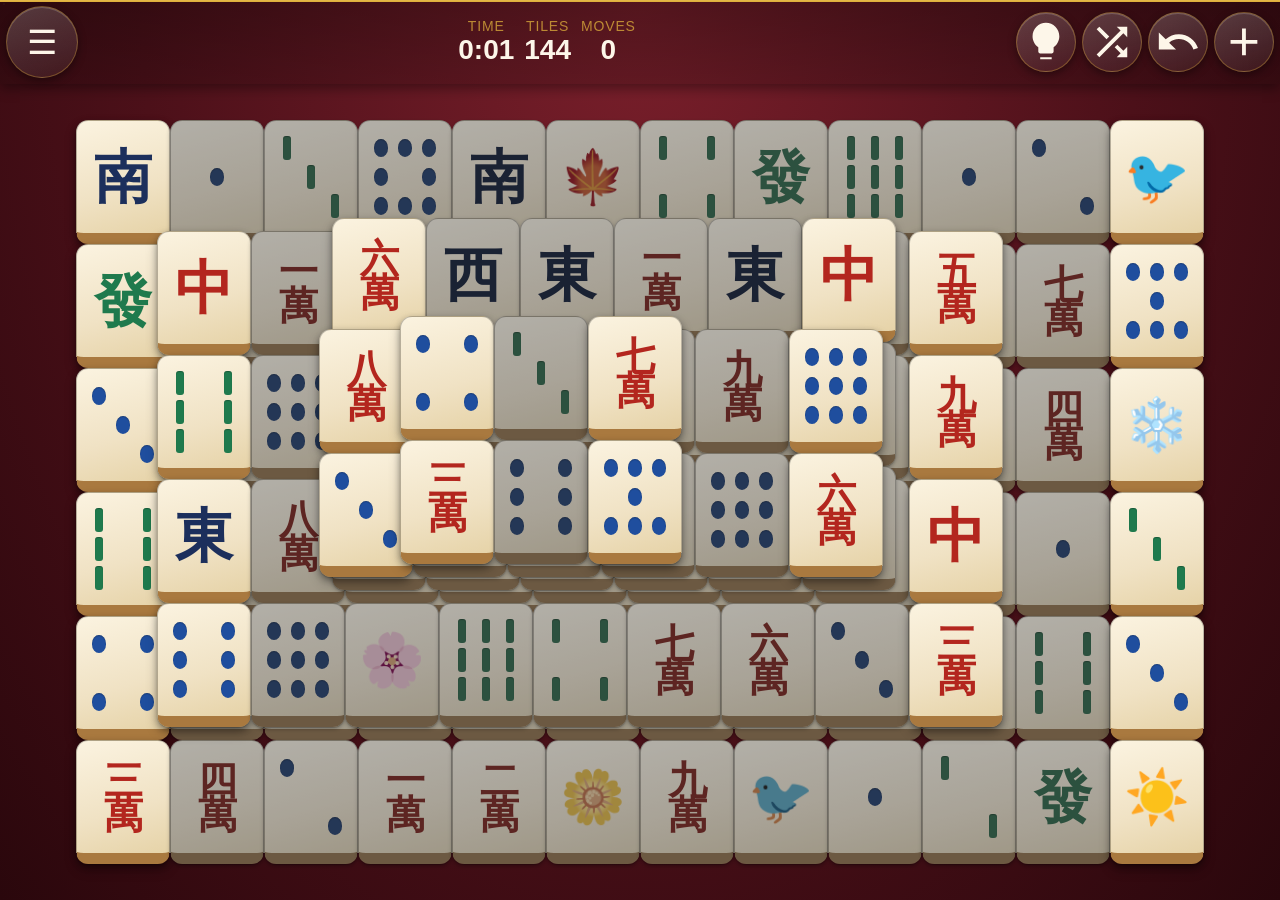
==== mahjong/index.html @ 538761f1 "Add Mahjong Solitaire as a new, self-contained game Lives entirely under mahjong/ with its own HTML/" ====
<!doctype html>
<html lang="en">
<head>
<meta charset="UTF-8" />
<meta name="viewport" content="width=device-width, initial-scale=1, maximum-scale=1, user-scalable=no, viewport-fit=cover" />
<title>Mahjong Solitaire</title>
<meta name="description" content="A free, ad-free Mahjong Solitaire game that plays right in your browser." />
<meta name="theme-color" content="#7a1f2b" />
<link rel="manifest" href="manifest.json" />
<link rel="icon" href="icon.svg" type="image/svg+xml" />
<link rel="apple-touch-icon" href="icon.svg" />
<meta name="apple-mobile-web-app-capable" content="yes" />
<meta name="apple-mobile-web-app-status-bar-style" content="black-translucent" />
<meta name="apple-mobile-web-app-title" content="Mahjong" />
<link rel="stylesheet" href="styles.css" />
</head>
<body>
<div id="app">

  <header id="topbar">
    <button id="menuBtn" class="icon-btn" title="Menu" aria-label="Menu">☰</button>
    <div class="stats">
      <div class="stat"><span class="stat-label">Time</span><span id="timeVal">0:00</span></div>
      <div class="stat"><span class="stat-label">Tiles</span><span id="tilesLeftVal">144</span></div>
      <div class="stat"><span class="stat-label">Moves</span><span id="movesVal">0</span></div>
    </div>
    <div class="topbar-actions">
      <button id="hintBtn" class="icon-btn small" title="Hint" aria-label="Hint">
        <svg viewBox="0 0 24 24" fill="currentColor" aria-hidden="true"><path d="M9 21h6v-1H9v1zm3-19C8.14 2 5 5.14 5 9c0 2.38 1.19 4.47 3 5.74V17c0 .55.45 1 1 1h6c.55 0 1-.45 1-1v-2.26c1.81-1.27 3-3.36 3-5.74 0-3.86-3.14-7-7-7z"/></svg>
      </button>
      <button id="shuffleBtn" class="icon-btn small" title="Shuffle" aria-label="Shuffle">
        <svg viewBox="0 0 24 24" fill="currentColor" aria-hidden="true"><path d="M10.59 9.17L5.41 4 4 5.41l5.17 5.17 1.42-1.41zM14.5 4l2.04 2.04L4 18.59 5.41 20 17.96 7.46 20 9.5V4h-5.5zm.33 9.41l-1.41 1.41 3.13 3.13L14.5 20H20v-5.5l-2.04 2.04-3.13-3.13z"/></svg>
      </button>
      <button id="undoBtn" class="icon-btn small" title="Undo" aria-label="Undo">
        <svg viewBox="0 0 24 24" fill="currentColor" aria-hidden="true"><path d="M12.5 8c-2.65 0-5.05.99-6.9 2.6L2 7v9h9l-3.62-3.62c1.39-1.16 3.16-1.88 5.12-1.88 3.54 0 6.55 2.31 7.6 5.5l2.37-.78C21.08 11.03 17.15 8 12.5 8z"/></svg>
      </button>
      <button id="newGameBtn" class="icon-btn small" title="New Game" aria-label="New Game">
        <svg viewBox="0 0 24 24" fill="currentColor" aria-hidden="true"><path d="M13 5v6h6v2h-6v6h-2v-6H5v-2h6V5h2z"/></svg>
      </button>
    </div>
  </header>

  <main id="boardWrap">
    <div id="board"></div>
  </main>

  <div id="toast" class="hidden"></div>

  <div id="fxLayer"></div>

  <div id="menuOverlay" class="overlay hidden">
    <div class="panel">
      <h2>麻將 Mahjong</h2>
      <div class="menu-row">
        <span>Full Screen</span>
        <div class="segmented" id="fullscreenSeg">
          <button data-mode="on" class="active">On</button>
          <button data-mode="off">Off</button>
        </div>
      </div>
      <div class="menu-row">
        <span>Sound</span>
        <div class="segmented" id="soundSeg">
          <button data-mode="off" class="active">Off</button>
          <button data-mode="on">On</button>
        </div>
      </div>
      <div class="menu-block">
        <span>Table</span>
        <div class="theme-grid" id="themeGrid">
          <button class="theme-swatch active" data-theme="lacquer">
            <span class="theme-swatch-preview theme-preview-lacquer"></span>
            <span class="theme-swatch-label">Lacquer</span>
          </button>
          <button class="theme-swatch" data-theme="jade">
            <span class="theme-swatch-preview theme-preview-jade"></span>
            <span class="theme-swatch-label">Jade</span>
          </button>
          <button class="theme-swatch" data-theme="lantern">
            <span class="theme-swatch-preview theme-preview-lantern"></span>
            <span class="theme-swatch-label">Lantern</span>
          </button>
          <button class="theme-swatch" data-theme="ink">
            <span class="theme-swatch-preview theme-preview-ink"></span>
            <span class="theme-swatch-label">Ink Wash</span>
          </button>
        </div>
      </div>
      <p class="help-text">
        Tap a tile, then tap its match. Only tiles that are uncovered and
        open on the left or right can be picked.
      </p>
      <button id="closeMenuBtn" class="pill-btn">Close</button>
    </div>
  </div>

  <div id="winOverlay" class="overlay hidden">
    <div class="panel win-panel">
      <h2>🏮 Board Cleared! 🏮</h2>
      <p id="winStats"></p>
      <button id="playAgainBtn" class="pill-btn">Play Again</button>
    </div>
  </div>

  <div id="confirmOverlay" class="overlay hidden">
    <div class="panel">
      <h2>New Game?</h2>
      <p class="help-text confirm-text">Your current game will be lost.</p>
      <div class="confirm-row">
        <button id="confirmCancelBtn" class="pill-btn secondary-btn">Cancel</button>
        <button id="confirmYesBtn" class="pill-btn">Yes, New Game</button>
      </div>
    </div>
  </div>

</div>
<script src="game.js"></script>
</body>
</html>
---- mahjong/styles.css ----
:root {
  --tile-w: 40px;
  --tile-h: 52px;
  --board-pad: 30px;
  --gold: #e0b13c;
  --ink-red: #b3261e;
  --ink-green: #1f7a4d;
  --ink-blue: #1f4e9e;
  --ink-navy: #1c2f5c;
  --ink-pink: #c2478f;
  --ink-amber: #b3691a;
  color-scheme: dark;
}

/* ---------- Table themes ---------- */

body.theme-lacquer {
  --table-a: #7a1f2b;
  --table-b: #4c1019;
  --table-c: #2a070c;
  --accent: #e0b13c;
}
body.theme-jade {
  --table-a: #0f5c46;
  --table-b: #0a3f30;
  --table-c: #05221a;
  --accent: #d9c46a;
}
body.theme-lantern {
  --table-a: #2a2360;
  --table-b: #1a1640;
  --table-c: #0c0a22;
  --accent: #f2a65a;
}
body.theme-ink {
  --table-a: #3a3a3f;
  --table-b: #232326;
  --table-c: #121214;
  --accent: #c9c2a8;
}

.theme-preview-lacquer { background: radial-gradient(circle at 50% 30%, #7a1f2b, #2a070c); }
.theme-preview-jade { background: radial-gradient(circle at 50% 30%, #0f5c46, #05221a); }
.theme-preview-lantern { background: radial-gradient(circle at 50% 30%, #2a2360, #0c0a22); }
.theme-preview-ink { background: radial-gradient(circle at 50% 30%, #3a3a3f, #121214); }

* { box-sizing: border-box; -webkit-tap-highlight-color: transparent; }

html, body {
  height: 100%;
  margin: 0;
  overscroll-behavior: none;
  touch-action: none;
}

body {
  font-family: -apple-system, BlinkMacSystemFont, "Segoe UI", Roboto, Helvetica, Arial, sans-serif;
  background:
    radial-gradient(circle at 4px 4px, rgba(255,255,255,0.04) 1px, transparent 1.6px) 0 0/18px 18px,
    radial-gradient(ellipse at 50% 0%, var(--table-a) 0%, var(--table-b) 55%, var(--table-c) 100%);
  color: #fdf6e9;
  user-select: none;
  overflow: hidden;
  background-repeat: no-repeat;
}

#app {
  height: 100vh;
  height: 100dvh;
  display: flex;
  flex-direction: column;
  padding-top: env(safe-area-inset-top);
  padding-bottom: env(safe-area-inset-bottom);
}

/* ---------- Top bar ---------- */

#topbar {
  display: flex;
  align-items: center;
  justify-content: space-between;
  padding: 6px 6px;
  background: linear-gradient(rgba(0,0,0,0.32), rgba(0,0,0,0.18));
  box-shadow: 0 4px 12px rgba(0,0,0,0.4), 0 1px 0 rgba(255,255,255,0.06) inset, 0 2px 0 var(--accent) inset;
  flex: 0 0 auto;
  gap: 4px;
  position: relative;
  z-index: 10;
}

.icon-btn {
  background: linear-gradient(160deg, rgba(255,255,255,0.2), rgba(255,255,255,0.05));
  border: 1px solid rgba(224,177,60,0.35);
  color: #fdf6e9;
  font-size: 28px;
  width: 58px;
  height: 58px;
  border-radius: 50%;
  display: flex;
  align-items: center;
  justify-content: center;
  cursor: pointer;
  flex: 0 0 auto;
  box-shadow: 0 3px 8px rgba(0,0,0,0.4), inset 0 1px 0 rgba(255,255,255,0.18);
  transition: box-shadow 0.12s, transform 0.12s;
}
.icon-btn.small { width: 48px; height: 48px; }
.icon-btn:active {
  background: linear-gradient(160deg, rgba(255,255,255,0.28), rgba(255,255,255,0.08));
  box-shadow: 0 1px 3px rgba(0,0,0,0.35), inset 0 1px 4px rgba(0,0,0,0.25);
  transform: scale(0.96);
}
.icon-btn svg { display: block; width: 1.35em; height: 1.35em; }

.icon-btn.pulse {
  animation: btn-pulse 1s ease-in-out infinite;
}
@keyframes btn-pulse {
  0%, 100% { box-shadow: 0 3px 8px rgba(0,0,0,0.4), inset 0 1px 0 rgba(255,255,255,0.18), 0 0 0 0 rgba(224,177,60,0.6); }
  50% { box-shadow: 0 3px 8px rgba(0,0,0,0.4), inset 0 1px 0 rgba(255,255,255,0.18), 0 0 0 8px rgba(224,177,60,0); }
}

.topbar-actions { display: flex; gap: 6px; flex: 0 0 auto; }

.stats { display: flex; gap: 10px; min-width: 0; }
.stat { display: flex; flex-direction: column; align-items: center; font-variant-numeric: tabular-nums; }
.stat-label { font-size: 11px; text-transform: uppercase; letter-spacing: 0.06em; opacity: 0.75; color: var(--accent); }
.stat span#timeVal, .stat span#movesVal, .stat span#tilesLeftVal { font-size: 21px; font-weight: 700; }

@media (min-width: 700px) {
  .icon-btn { width: 72px; height: 72px; font-size: 34px; }
  .icon-btn.small { width: 60px; height: 60px; }
  .stat-label { font-size: 14px; }
  .stat span#timeVal, .stat span#movesVal, .stat span#tilesLeftVal { font-size: 28px; }
}

@media (max-height: 500px) {
  #topbar { padding: 3px 6px; gap: 3px; }
  .icon-btn { width: 46px; height: 46px; font-size: 22px; }
  .icon-btn.small { width: 40px; height: 40px; }
  .stat-label { font-size: 9px; }
  .stat span#timeVal, .stat span#movesVal, .stat span#tilesLeftVal { font-size: 17px; }
}

/* ---------- Board ---------- */

#boardWrap {
  flex: 1 1 auto;
  display: flex;
  align-items: center;
  justify-content: center;
  overflow: auto;
  min-height: 0;
}

#board {
  position: relative;
  flex: 0 0 auto;
  /* Tile z-index values run into the thousands (layer * 1000) to keep
     stacked layers correctly ordered; isolate them into their own stacking
     context so they can never paint above overlays that sit later in the
     document (z-index: 1000, e.g. the menu/win panels). */
  isolation: isolate;
}

.tile {
  position: absolute;
  width: var(--tile-w);
  height: var(--tile-h);
  border-radius: calc(var(--tile-w) * 0.13);
  background: linear-gradient(165deg, #fbf3e0 0%, #f0e2c4 60%, #e6d3a8 100%);
  border: 1px solid rgba(0,0,0,0.25);
  border-bottom: calc(var(--tile-h) * 0.09) solid #a9793f;
  box-shadow:
    0 1px 1px rgba(0,0,0,0.2),
    0 3px 6px rgba(0,0,0,0.3),
    0 6px 12px rgba(0,0,0,0.25);
  cursor: pointer;
  transition: box-shadow 0.12s, transform 0.12s, filter 0.15s;
}

.tile-blocked {
  filter: saturate(0.55) brightness(0.72);
  box-shadow:
    0 1px 1px rgba(0,0,0,0.2),
    0 2px 4px rgba(0,0,0,0.3);
}

.tile-free:hover {
  transform: translateY(-2px);
}

.tile-selected {
  transform: translateY(-6px);
  box-shadow:
    0 0 0 3px var(--gold),
    0 6px 10px rgba(0,0,0,0.35),
    0 10px 20px rgba(0,0,0,0.3);
}

.tile-hint {
  animation: tile-hint-pulse 0.5s ease-in-out 2;
}
@keyframes tile-hint-pulse {
  0%, 100% { box-shadow: 0 0 0 0 rgba(224,177,60,0.9), 0 3px 6px rgba(0,0,0,0.3); }
  50% { box-shadow: 0 0 0 6px rgba(224,177,60,0), 0 3px 6px rgba(0,0,0,0.3); }
}

.tile-shake { animation: tile-shake 0.4s ease-in-out; z-index: 999 !important; }
@keyframes tile-shake {
  10%, 90% { transform: translateX(-1px); }
  20%, 80% { transform: translateX(3px); }
  30%, 50%, 70% { transform: translateX(-5px); }
  40%, 60% { transform: translateX(5px); }
}

/* ---------- Tile faces ---------- */

.tile-face {
  position: absolute;
  inset: 0;
  display: grid;
  place-items: center;
}

.pips-circle, .pips-bar {
  display: grid;
  grid-template-columns: repeat(3, 1fr);
  grid-template-rows: repeat(3, 1fr);
  width: 78%;
  height: 78%;
  margin: auto;
}
.pips-circle .pip {
  width: 62%;
  height: 62%;
  margin: auto;
  border-radius: 50%;
  background: var(--ink-blue);
  box-shadow: 0 1px 1px rgba(0,0,0,0.25) inset;
}
.pips-bar .pip {
  width: 34%;
  height: 82%;
  margin: auto;
  border-radius: 3px;
  background: var(--ink-green);
  box-shadow: 0 1px 1px rgba(0,0,0,0.25) inset;
}

.kanji-top {
  position: absolute;
  top: 12%;
  left: 0; right: 0;
  text-align: center;
  font-weight: 800;
  font-size: calc(var(--tile-w) * 0.42);
  color: var(--ink-red);
}
.kanji-bottom {
  position: absolute;
  bottom: 10%;
  left: 0; right: 0;
  text-align: center;
  font-weight: 800;
  font-size: calc(var(--tile-w) * 0.42);
  color: var(--ink-red);
}

.glyph-single {
  font-size: calc(var(--tile-w) * 0.62);
  font-weight: 800;
  line-height: 1;
}

.glyph-icon {
  font-size: calc(var(--tile-w) * 0.56);
  line-height: 1;
}

.glyph-blank { width: 100%; height: 100%; }
.blank-frame {
  position: absolute;
  inset: 16%;
  border: calc(var(--tile-w) * 0.06) solid var(--ink-blue);
  border-radius: 6%;
}

.ink-red { color: var(--ink-red); }
.ink-green { color: var(--ink-green); }
.ink-blue { color: var(--ink-blue); }
.ink-navy { color: var(--ink-navy); }
.ink-pink { color: var(--ink-pink); }
.ink-amber { color: var(--ink-amber); }

/* ---------- FX layer ---------- */

#fxLayer {
  position: fixed;
  inset: 0;
  pointer-events: none;
  z-index: 900;
}

.tile-vanish-clone {
  border-radius: calc(var(--tile-w) * 0.13);
  transition: transform 0.35s ease-in, opacity 0.35s ease-in;
  opacity: 1;
  transform: scale(1) translateY(0) rotate(0deg);
}
.tile-vanish-clone.tile-vanish-active {
  opacity: 0;
  transform: scale(0.35) translateY(-16px) rotate(10deg);
}

.sparkle-piece {
  position: fixed;
  width: 6px;
  height: 6px;
  border-radius: 50%;
  background: var(--gold);
  box-shadow: 0 0 6px 1px var(--gold);
  opacity: 1;
  transform: translate(-50%, -50%);
  transition: transform 0.5s ease-out, opacity 0.5s ease-out;
}
.sparkle-piece.sparkle-active {
  transform: translate(calc(-50% + var(--dx)), calc(-50% + var(--dy)));
  opacity: 0;
}

.confetti-piece {
  position: fixed;
  top: -10px;
  width: 8px;
  height: 8px;
  opacity: 0.9;
  border-radius: 2px;
  transition: transform 2.2s ease-in, top 2.2s ease-in, opacity 2.2s;
}

/* ---------- Toast ---------- */

#toast {
  position: fixed;
  bottom: calc(18px + env(safe-area-inset-bottom));
  left: 50%;
  transform: translateX(-50%);
  background: rgba(0,0,0,0.72);
  border: 1px solid var(--accent);
  color: #fdf6e9;
  padding: 10px 20px;
  border-radius: 999px;
  font-size: 15px;
  z-index: 400;
  box-shadow: 0 6px 16px rgba(0,0,0,0.4);
}
#toast.hidden { display: none; }

/* ---------- Buttons / Overlays ---------- */

.pill-btn {
  background: linear-gradient(160deg, #f2d38a 0%, var(--gold) 45%, #c8922a 100%);
  color: #2a1c0a;
  border: 1px solid rgba(0,0,0,0.15);
  padding: 22px 36px;
  border-radius: 999px;
  font-size: 24px;
  font-weight: 700;
  cursor: pointer;
  box-shadow:
    0 2px 4px rgba(0,0,0,0.2),
    0 8px 18px rgba(0,0,0,0.28),
    inset 0 1px 0 rgba(255,255,255,0.5);
  transition: box-shadow 0.12s, transform 0.12s;
}
.pill-btn:active {
  transform: scale(0.97);
  box-shadow:
    0 1px 2px rgba(0,0,0,0.2),
    inset 0 2px 5px rgba(0,0,0,0.2);
}

.overlay {
  position: fixed;
  inset: 0;
  background: rgba(0,0,0,0.62);
  backdrop-filter: blur(2px);
  display: flex;
  align-items: center;
  justify-content: center;
  z-index: 1000;
  padding: 20px;
}
.overlay.hidden { display: none; }

.panel {
  background: linear-gradient(165deg, var(--table-a) 0%, var(--table-b) 55%, var(--table-c) 100%);
  border: 1px solid rgba(224,177,60,0.35);
  border-radius: 16px;
  padding: 28px;
  max-width: 420px;
  width: 100%;
  max-height: calc(100dvh - 40px);
  overflow-y: auto;
  text-align: center;
  box-shadow:
    0 20px 50px rgba(0,0,0,0.55),
    0 2px 0 rgba(255,255,255,0.08) inset;
}
.panel h2 {
  margin-top: 0;
  font-size: 30px;
  color: var(--accent);
  text-shadow: 0 2px 4px rgba(0,0,0,0.3);
}

.help-text { font-size: 17px; line-height: 1.6; opacity: 0.95; text-align: left; }
.confirm-text { text-align: center; }

.confirm-row { display: flex; gap: 12px; margin-top: 22px; }
.confirm-row .pill-btn { flex: 1; margin: 0; padding-left: 12px; padding-right: 12px; }

.secondary-btn {
  background: rgba(255,255,255,0.14);
  color: #fdf6e9;
  box-shadow: inset 0 1px 0 rgba(255,255,255,0.15), 0 2px 6px rgba(0,0,0,0.25);
}
.secondary-btn:active {
  background: rgba(255,255,255,0.24);
  box-shadow: inset 0 2px 5px rgba(0,0,0,0.2);
}

.menu-row {
  display: flex;
  align-items: center;
  justify-content: space-between;
  margin: 20px 0;
  font-size: 20px;
}

.menu-block {
  margin: 20px 0;
  font-size: 20px;
  text-align: left;
}
.menu-block > span { display: block; margin-bottom: 10px; }

.theme-grid {
  display: grid;
  grid-template-columns: repeat(2, 1fr);
  gap: 10px;
}
.theme-swatch {
  border: 3px solid transparent;
  border-radius: 12px;
  padding: 0;
  overflow: hidden;
  background: rgba(0,0,0,0.2);
  cursor: pointer;
  display: flex;
  flex-direction: column;
  box-shadow: 0 2px 6px rgba(0,0,0,0.3);
}
.theme-swatch.active { border-color: var(--gold); box-shadow: 0 0 0 2px rgba(224,177,60,0.4), 0 2px 8px rgba(0,0,0,0.35); }
.theme-swatch-preview { width: 100%; aspect-ratio: 3 / 2; display: block; }
.theme-swatch-label {
  display: block;
  font-size: 13px;
  color: #fdf6e9;
  padding: 6px 4px;
  text-align: center;
}

.segmented {
  display: flex;
  background: rgba(0,0,0,0.25);
  border-radius: 999px;
  padding: 5px;
  box-shadow: inset 0 2px 5px rgba(0,0,0,0.3);
}
.segmented button {
  border: none;
  background: transparent;
  color: #fdf6e9;
  padding: 12px 20px;
  border-radius: 999px;
  font-size: 18px;
  cursor: pointer;
  transition: background 0.12s, box-shadow 0.12s;
}
.segmented button.active {
  background: linear-gradient(160deg, #f2d38a, var(--gold));
  color: #2a1c0a;
  font-weight: 700;
  box-shadow: 0 2px 6px rgba(0,0,0,0.3), inset 0 1px 0 rgba(255,255,255,0.6);
}

#winStats { font-size: 20px; }

.win-panel {
  animation: pop 0.3s ease-out;
  box-shadow:
    0 20px 50px rgba(0,0,0,0.55),
    0 2px 0 rgba(255,255,255,0.08) inset,
    0 0 60px rgba(224,177,60,0.3);
}
@keyframes pop {
  from { transform: scale(0.7); opacity: 0; }
  to { transform: scale(1); opacity: 1; }
}
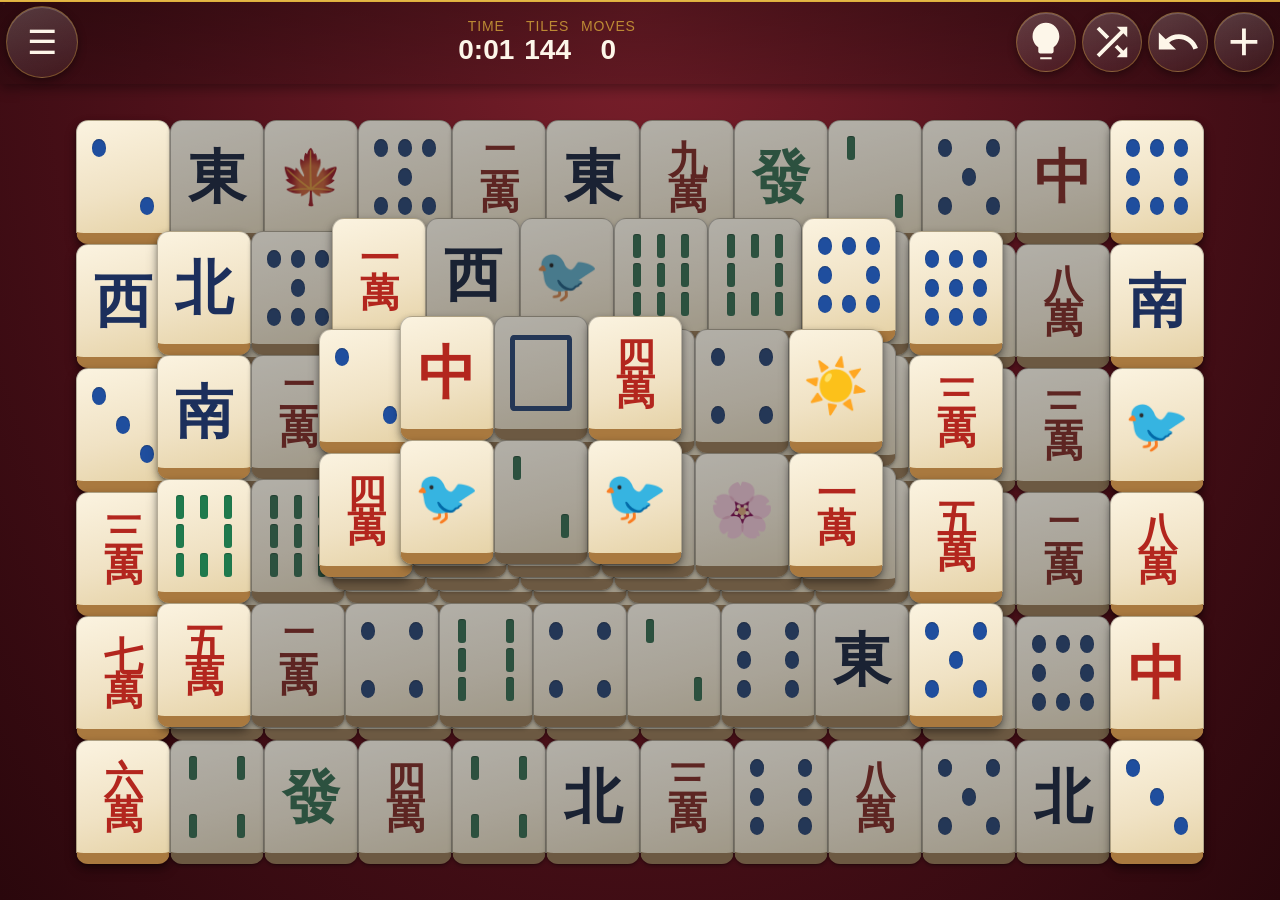
==== commit dedcb1dc: "Add a main menu to pick between Solitaire and Mahjong Moves Solitaire into its own solitaire/ folder" ====
--- a/mahjong/index.html
+++ b/mahjong/index.html
@@ -90,6 +90,7 @@
         Tap a tile, then tap its match. Only tiles that are uncovered and
         open on the left or right can be picked.
       </p>
+      <a href="../index.html" class="pill-btn secondary-btn wide-btn">🏠 Main Menu</a>
       <button id="closeMenuBtn" class="pill-btn">Close</button>
     </div>
   </div>
--- a/mahjong/styles.css
+++ b/mahjong/styles.css
@@ -362,6 +362,8 @@
 .pill-btn {
   background: linear-gradient(160deg, #f2d38a 0%, var(--gold) 45%, #c8922a 100%);
   color: #2a1c0a;
+  text-decoration: none;
+  display: inline-block;
   border: 1px solid rgba(0,0,0,0.15);
   padding: 22px 36px;
   border-radius: 999px;
@@ -421,6 +423,8 @@
 .confirm-row { display: flex; gap: 12px; margin-top: 22px; }
 .confirm-row .pill-btn { flex: 1; margin: 0; padding-left: 12px; padding-right: 12px; }
 
+.wide-btn { display: block; width: 100%; margin: 16px 0; }
+
 .secondary-btn {
   background: rgba(255,255,255,0.14);
   color: #fdf6e9;
